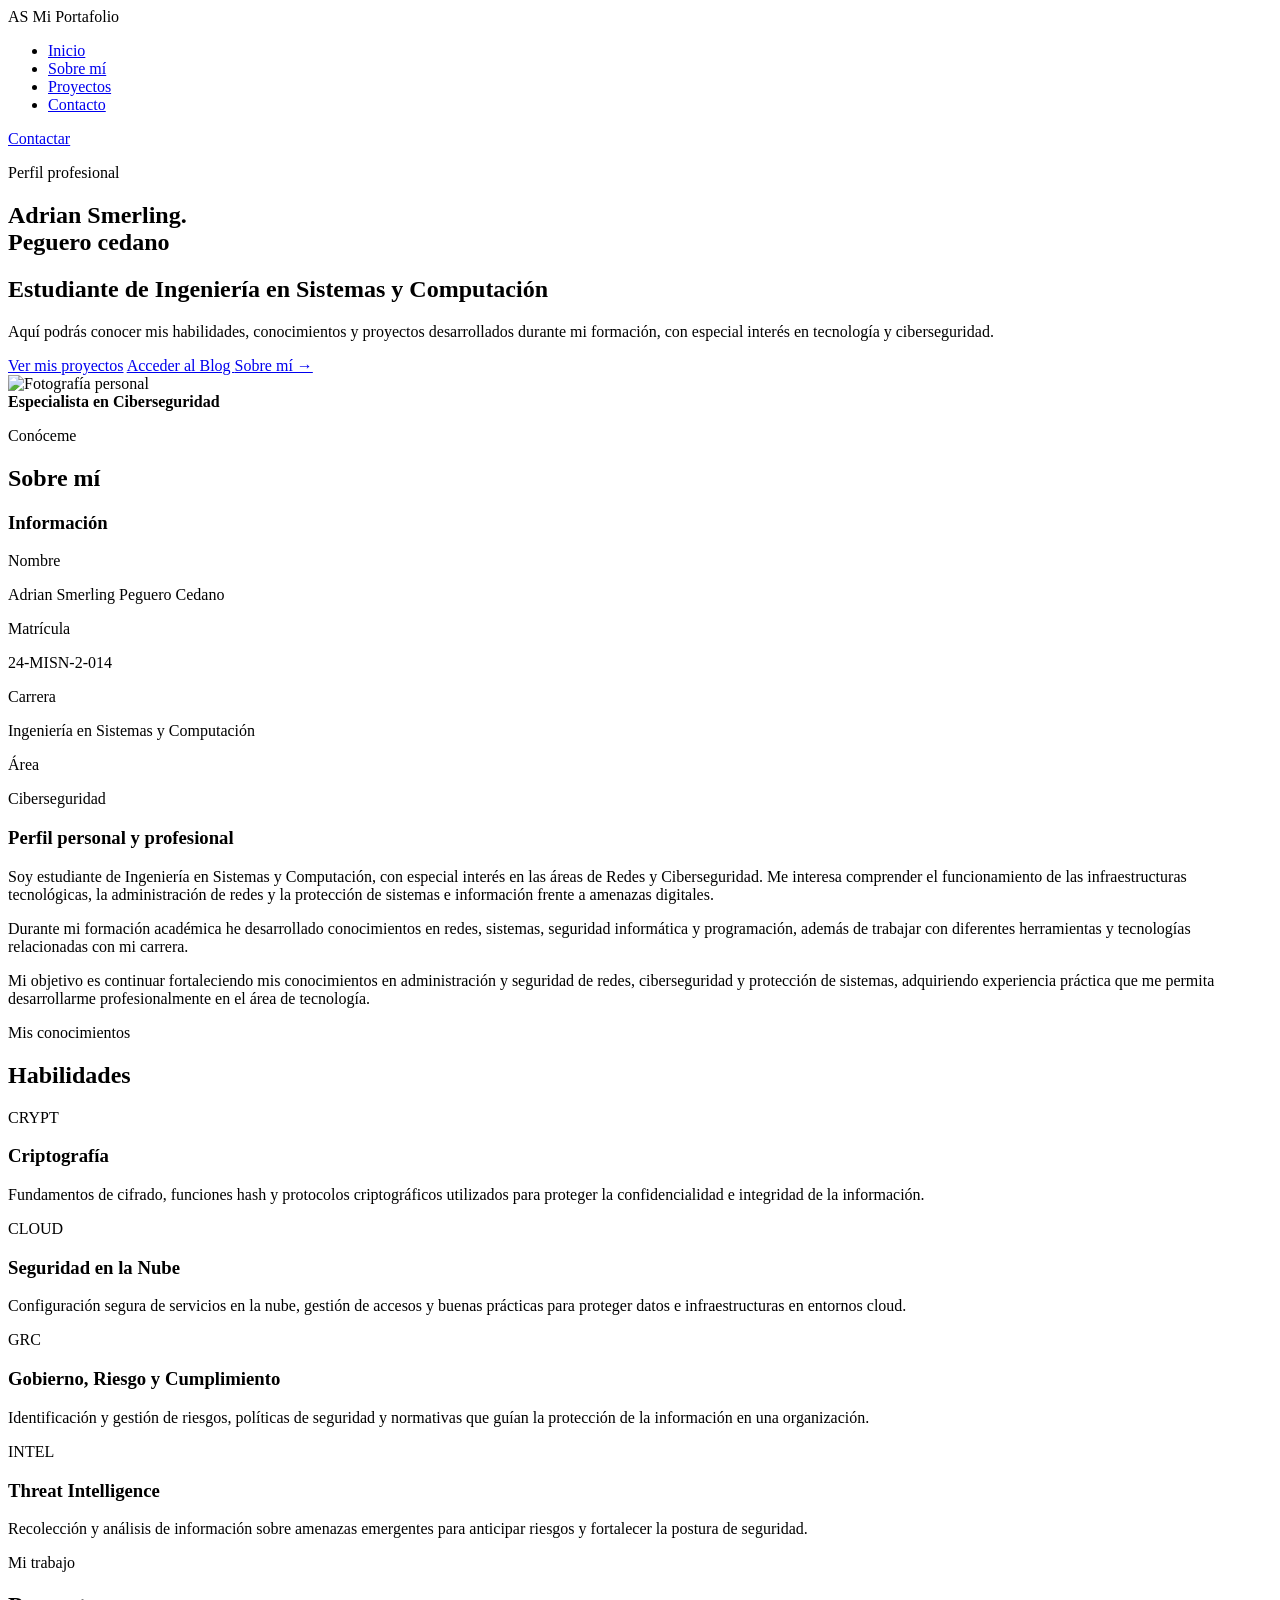
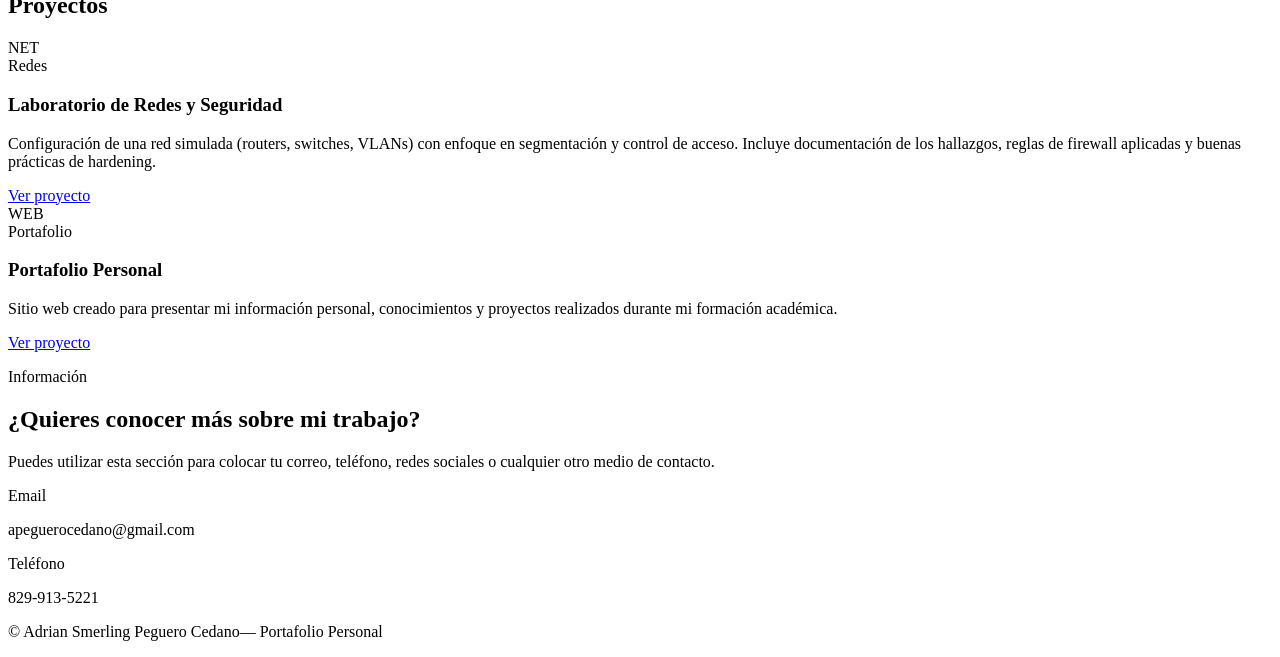
==== index.html @ ca6a9790 "Rename Adrian Smerling/portafolio/index.html to index.html" ====
<!DOCTYPE html>
<html lang="es">
<head>
    <meta charset="UTF-8">
    <meta name="viewport" content="width=device-width, initial-scale=1.0">
    <title>Mi Portafolio Personal</title>

    <link rel="preconnect" href="https://fonts.googleapis.com">
    <link rel="preconnect" href="https://fonts.gstatic.com" crossorigin>
    <link href="https://fonts.googleapis.com/css2?family=Fraunces:opsz,wght@9..144,500;9..144,600;9..144,700&family=Inter:wght@400;500;600&family=IBM+Plex+Mono:wght@500&display=swap" rel="stylesheet">

    <link rel="stylesheet" href="style.css">
</head>
<body>

    <!-- MENÚ DE NAVEGACIÓN -->
    <header>
        <nav class="navbar">
            <div class="logo">
                <span class="logo-mark">AS</span>
                <span class="logo-text">Mi&nbsp;Portafolio</span>
            </div>

            <ul class="menu">
                <li><a href="#inicio">Inicio</a></li>
                <li><a href="#sobre-mi">Sobre mí</a></li>
                <li><a href="#proyectos">Proyectos</a></li>
                <li><a href="#contacto">Contacto</a></li>
            </ul>

            <a href="#contacto" class="btn-nav">Contactar</a>
        </nav>
    </header>


    <!-- SECCIÓN PRINCIPAL -->
    <section id="inicio" class="inicio">

        <div class="inicio-texto">

            <p class="eyebrow">Perfil profesional</p>

            <h1>Adrian Smerling<span>.</span><br>Peguero cedano</h1>

            <div class="regla-firma" aria-hidden="true"></div>

            <h2>Estudiante de Ingeniería en Sistemas y Computación</h2>

            <p class="inicio-desc">
                Aquí podrás conocer mis habilidades, conocimientos y proyectos
                desarrollados durante mi formación, con especial interés
                en tecnología y ciberseguridad.
            </p>

            <div class="inicio-acciones">
                <a href="#proyectos" class="btn">Ver mis proyectos</a>

                <!-- BOTÓN DE ACCESO AL BLOG -->
                <!-- CAMBIA ESTE ENLACE POR LA RUTA REAL DE TU BLOG -->
                <a href="http://127.0.0.1:5500/blog/index.html" class="btn-blog">
                    Acceder al Blog
                </a>

                <a href="#sobre-mi" class="btn-ghost">Sobre mí →</a>
            </div>

        </div>

        <div class="inicio-foto">

            <div class="foto-marco">
                <img src="img/adriansmerlyng.png" alt="Fotografía personal">
            </div>

            <div class="foto-nota">
                <strong>Especialista en Ciberseguridad</strong>
            </div>

        </div>

    </section>


    <!-- SOBRE MÍ -->
    <section id="sobre-mi" class="sobre-mi">

        <div class="titulo-seccion">
            <p class="eyebrow">Conóceme</p>
            <h2>Sobre mí</h2>
        </div>

        <div class="sobre-contenedor">

            <div class="tarjeta-datos">

                <h3>Información</h3>

                <div class="dato">
                    <span>Nombre</span>
                    <p>Adrian Smerling Peguero Cedano</p>
                </div>

                <div class="dato">
                    <span>Matrícula</span>
                    <p>24-MISN-2-014</p>
                </div>

                <div class="dato">
                    <span>Carrera</span>
                    <p>Ingeniería en Sistemas y Computación</p>
                </div>

                <div class="dato">
                    <span>Área</span>
                    <p>Ciberseguridad</p>
                </div>

            </div>


            <div class="descripcion">

                <h3>Perfil personal y profesional</h3>

                <p>
                   Soy estudiante de Ingeniería en Sistemas y Computación,
                   con especial interés en las áreas de Redes y Ciberseguridad.
                   Me interesa comprender el funcionamiento de las infraestructuras tecnológicas,
                    la administración de redes y la protección de sistemas e información frente a amenazas digitales.
                </p>

                <p>
                    Durante mi formación académica he desarrollado conocimientos en redes, sistemas, seguridad informática y programación,
                    además de trabajar con diferentes herramientas y tecnologías relacionadas con mi carrera.
                </p>

                <p>
                    Mi objetivo es continuar fortaleciendo mis conocimientos en administración y seguridad de redes, ciberseguridad y
                    protección de sistemas, adquiriendo experiencia práctica que me permita desarrollarme profesionalmente en el área de tecnología.
                </p>

            </div>

        </div>

    </section>


    <!-- HABILIDADES -->
    <section class="habilidades">

        <div class="titulo-seccion">
            <p class="eyebrow">Mis conocimientos</p>
            <h2>Habilidades</h2>
        </div>

        <div class="habilidades-contenedor">

            <div class="habilidad">
                <span class="habilidad-marca">CRYPT</span>
                <h3>Criptografía</h3>
                <p>
                    Fundamentos de cifrado, funciones hash y protocolos
                    criptográficos utilizados para proteger la
                    confidencialidad e integridad de la información.
                </p>
            </div>

            <div class="habilidad">
                <span class="habilidad-marca">CLOUD</span>
                <h3>Seguridad en la Nube</h3>
                <p>
                    Configuración segura de servicios en la nube,
                    gestión de accesos y buenas prácticas para proteger
                    datos e infraestructuras en entornos cloud.
                </p>
            </div>

            <div class="habilidad">
                <span class="habilidad-marca">GRC</span>
                <h3>Gobierno, Riesgo y Cumplimiento</h3>
                <p>
                    Identificación y gestión de riesgos, políticas de
                    seguridad y normativas que guían la protección
                    de la información en una organización.
                </p>
            </div>

            <div class="habilidad">
                <span class="habilidad-marca">INTEL</span>
                <h3>Threat Intelligence</h3>
                <p>
                    Recolección y análisis de información sobre amenazas
                    emergentes para anticipar riesgos y fortalecer
                    la postura de seguridad.
                </p>
            </div>

        </div>

    </section>


    <!-- PROYECTOS -->
    <section id="proyectos" class="proyectos">

        <div class="titulo-seccion">
            <p class="eyebrow">Mi trabajo</p>
            <h2>Proyectos</h2>
        </div>

        <div class="proyectos-contenedor">

            <div class="proyecto-card">

                <div class="proyecto-imagen">
                    <div class="icono-proyecto">NET</div>
                </div>

                <div class="proyecto-info">

                    <span class="etiqueta">Redes</span>

                    <h3>Laboratorio de Redes y Seguridad</h3>

                    <p>
                        Configuración de una red simulada (routers, switches,
                        VLANs) con enfoque en segmentación y control de
                        acceso. Incluye documentación de los hallazgos, reglas
                        de firewall aplicadas y buenas prácticas de hardening.
                    </p>

                    <!-- CAMBIA ESTE ENLACE POR EL DE TU PROYECTO -->
                    <a href="#" class="btn-proyecto">
                        Ver proyecto
                    </a>

                </div>

            </div>


            <div class="proyecto-card">

                <div class="proyecto-imagen">
                    <div class="icono-proyecto">WEB</div>
                </div>

                <div class="proyecto-info">

                    <span class="etiqueta">Portafolio</span>

                    <h3>Portafolio Personal</h3>

                    <p>
                        Sitio web creado para presentar mi información
                        personal, conocimientos y proyectos realizados
                        durante mi formación académica.
                    </p>

                    <a href="http://127.0.0.1:5500/blog/index.html" class="btn-proyecto">
                        Ver proyecto
                    </a>

                </div>

            </div>

        </div>

    </section>


    <!-- CONTACTO -->
    <section id="contacto" class="contacto">

        <div class="contacto-contenedor">

            <div class="contacto-texto">
                <p class="eyebrow eyebrow--claro">Información</p>
                <h2>¿Quieres conocer más sobre mi trabajo?</h2>

                <p>
                    Puedes utilizar esta sección para colocar tu correo,
                    teléfono, redes sociales o cualquier otro medio de contacto.
                </p>
            </div>

            <div class="contacto-datos">
                <div class="contacto-linea">
                    <span>Email</span>
                    <p>apeguerocedano@gmail.com</p>
                </div>
                <div class="contacto-linea">
                    <span>Teléfono</span>
                    <p>829-913-5221</p>
                </div>
            </div>

        </div>

    </section>


    <!-- PIE DE PÁGINA -->
    <footer>
        <p>© Adrian Smerling Peguero Cedano— Portafolio Personal</p>
    </footer>

</body>
</html>
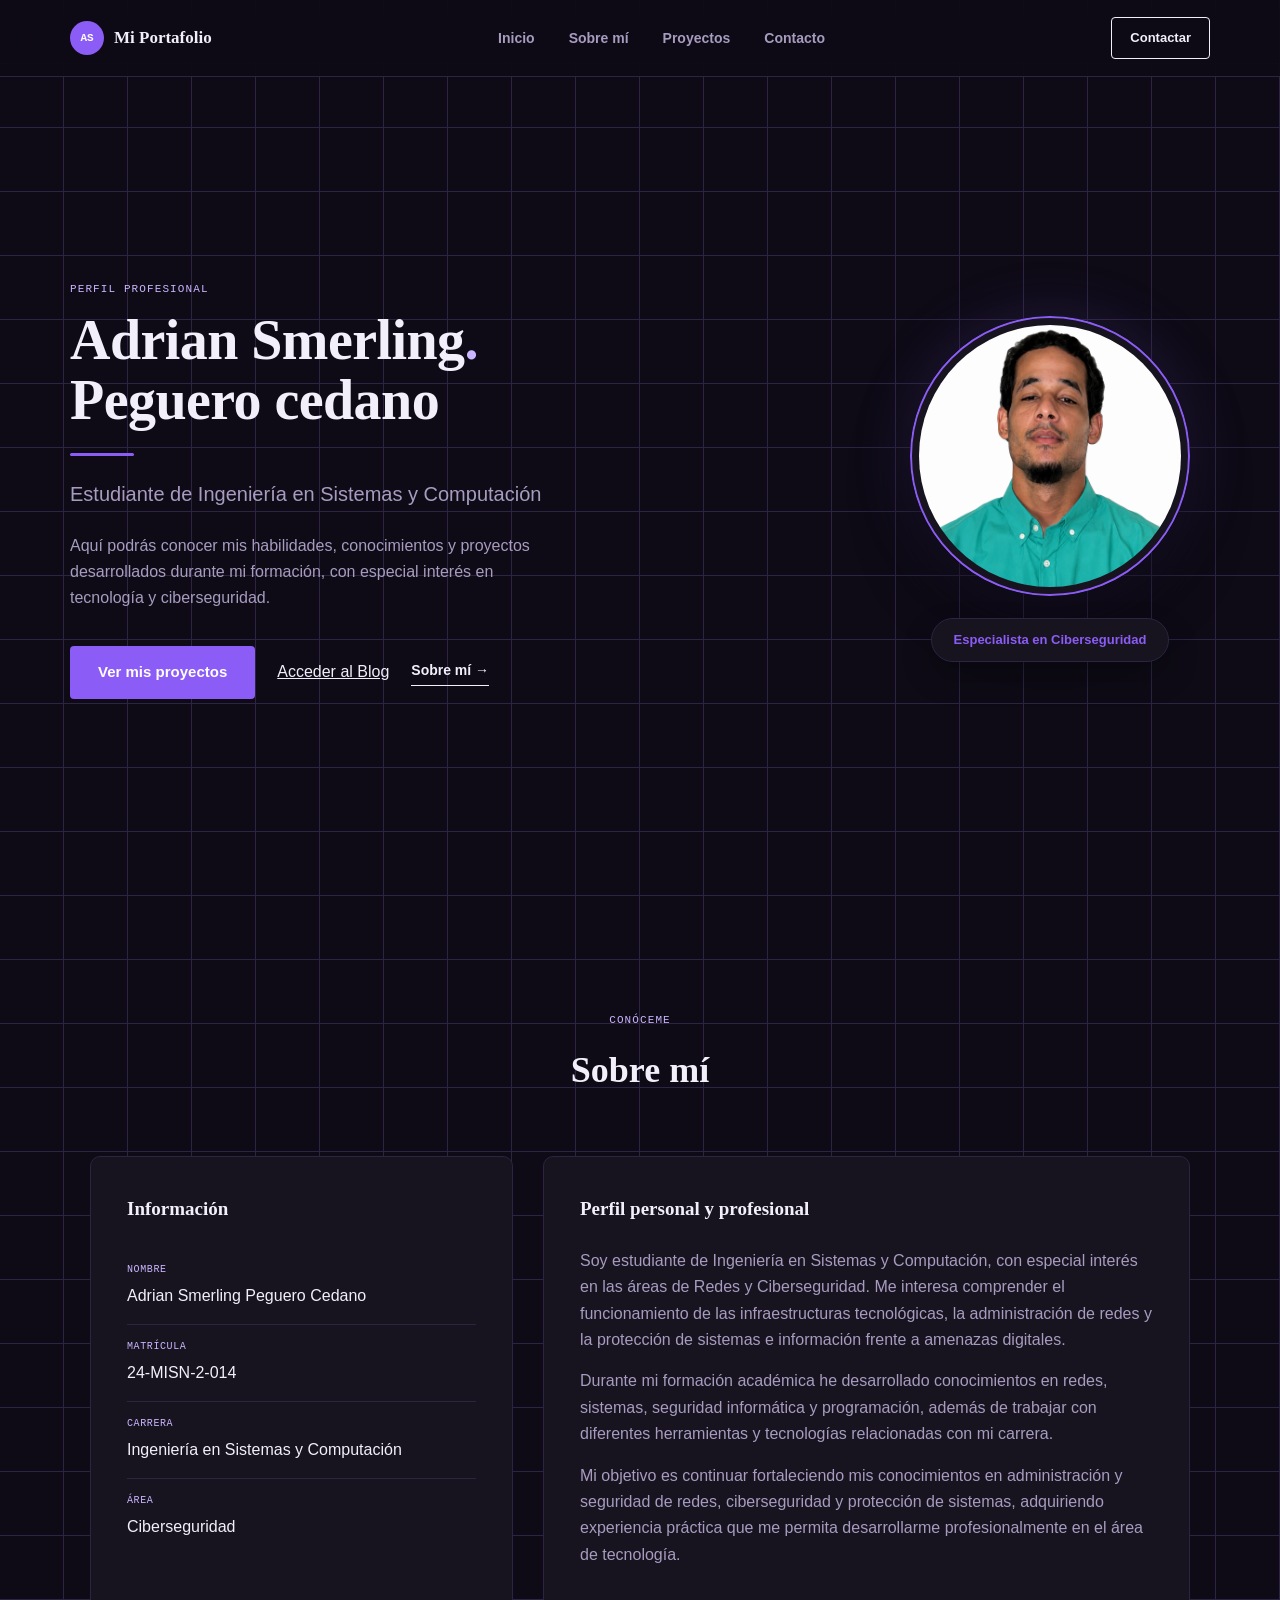
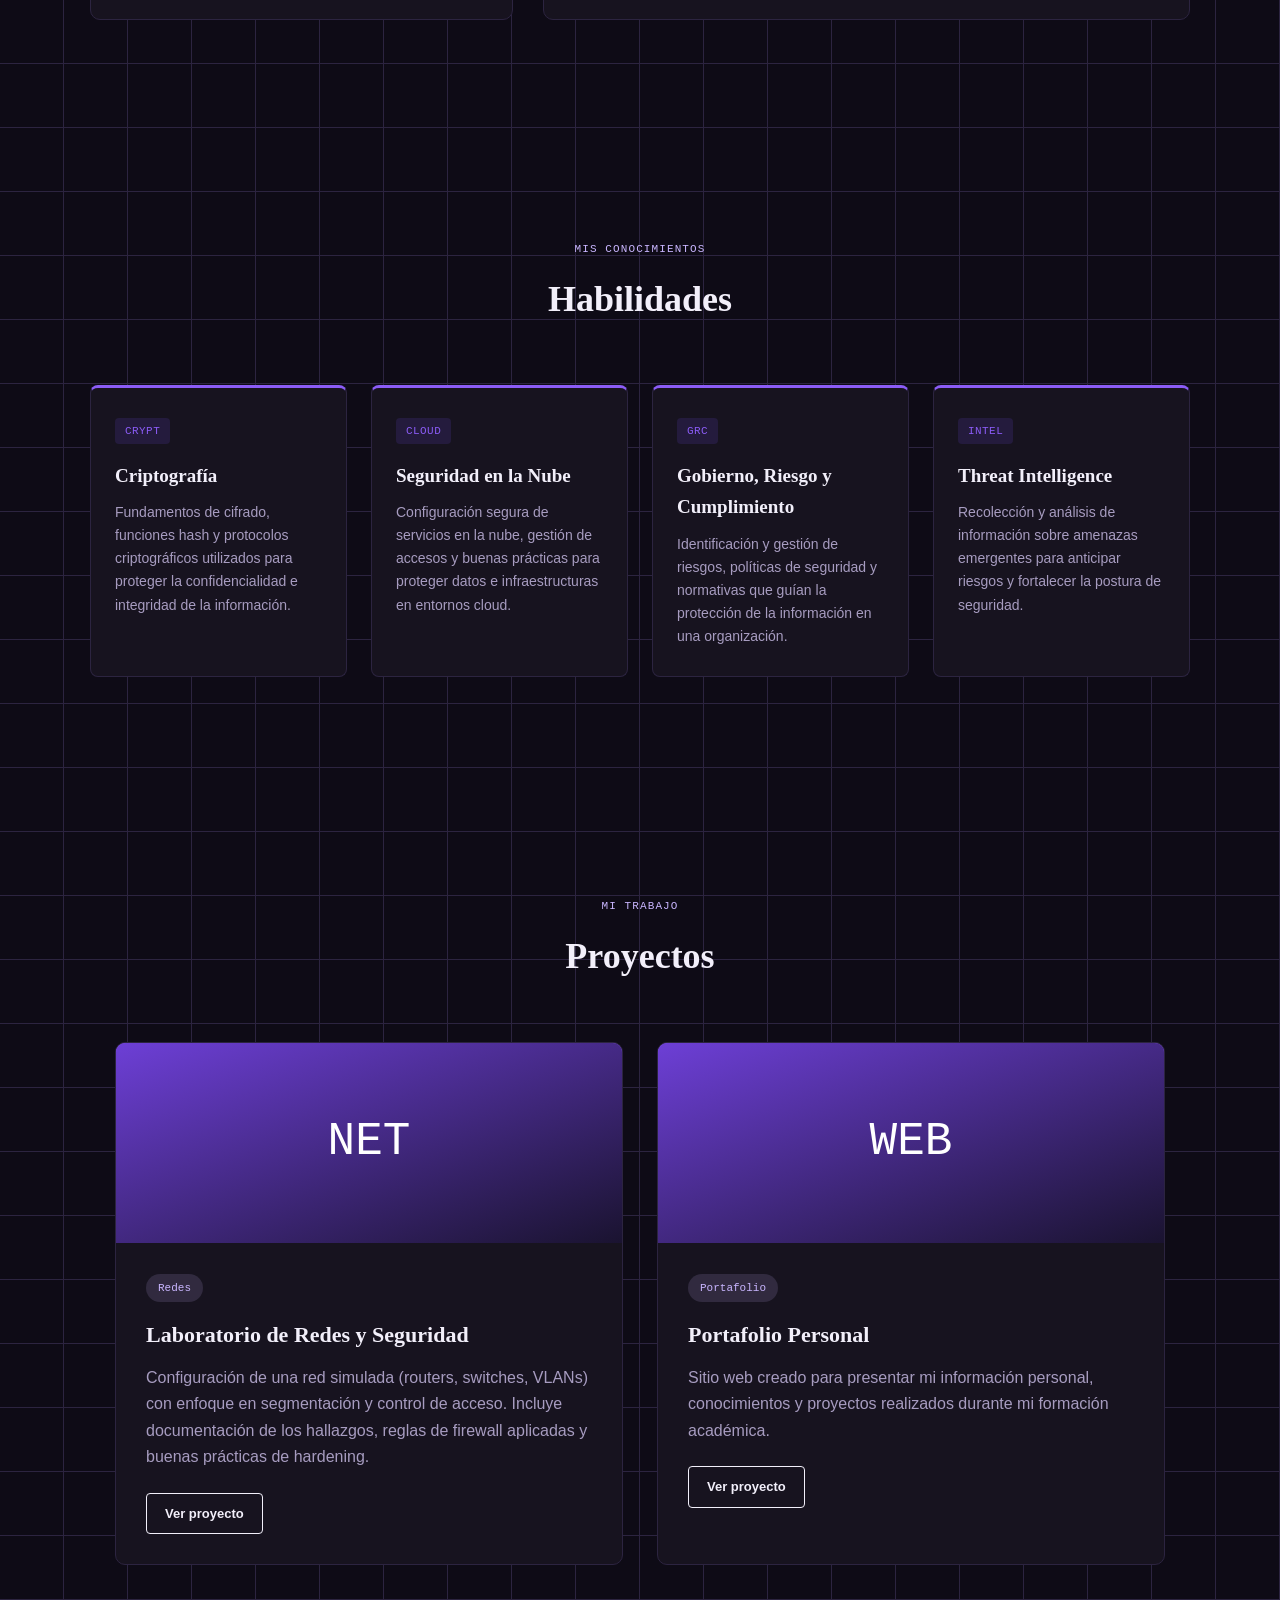
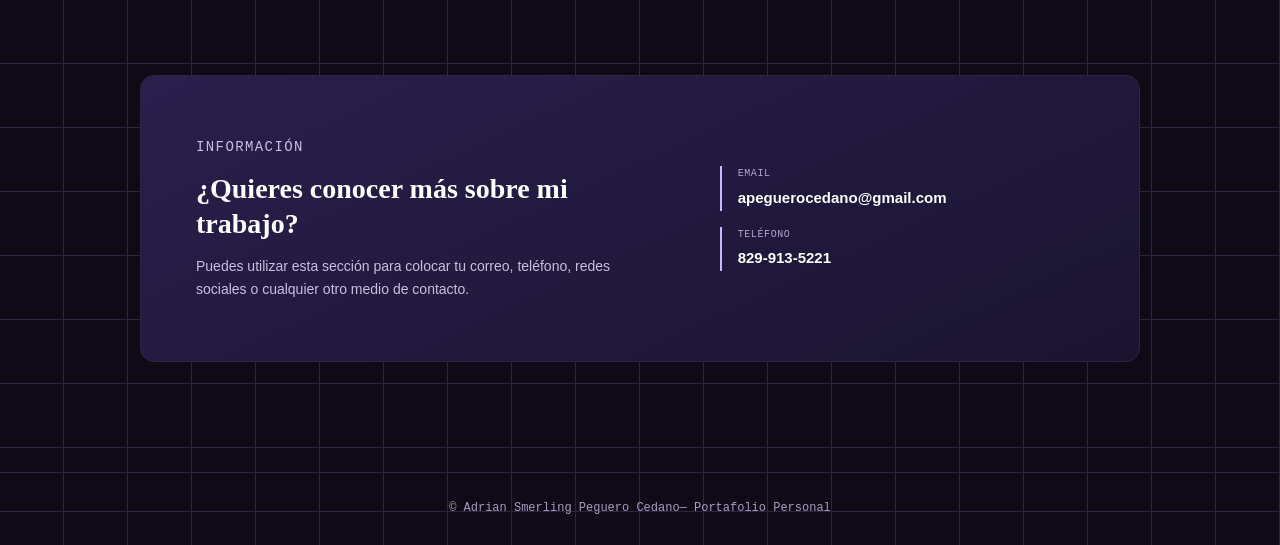
==== commit 0681157f: "Update index.html" ====
--- a/index.html
+++ b/index.html
@@ -69,7 +69,7 @@
         <div class="inicio-foto">
 
             <div class="foto-marco">
-                <img src="img/adriansmerlyng.png" alt="Fotografía personal">
+                <img src="adriansmerlyng.png" alt="Fotografía personal">
             </div>
 
             <div class="foto-nota">
--- a/style.css
+++ b/style.css
@@ -0,0 +1,758 @@
+/* =========================================================
+   TOKENS — PERFIL PROFESIONAL
+========================================================= */
+
+:root {
+    --paper: #0e0b16;
+    --card: #17131f;
+    --ink: #f2effa;
+    --ink-soft: #a79cc0;
+    --line: #2c2440;
+
+    --emerald: #8b5cf6;
+    --emerald-soft: #241b3d;
+    --gold: #c9b6ff;
+
+    --font-display: 'Fraunces', Georgia, serif;
+    --font-body: 'Inter', Arial, Helvetica, sans-serif;
+    --font-mono: 'IBM Plex Mono', 'Courier New', monospace;
+}
+
+* {
+    margin: 0;
+    padding: 0;
+    box-sizing: border-box;
+}
+
+html { scroll-behavior: smooth; }
+
+@media (prefers-reduced-motion: reduce) {
+    html { scroll-behavior: auto; }
+    * { animation: none !important; transition: none !important; }
+}
+
+body {
+    font-family: var(--font-body);
+    background-color: var(--paper);
+    background-image:
+        linear-gradient(var(--line) 1px, transparent 1px),
+        linear-gradient(90deg, var(--line) 1px, transparent 1px);
+    background-size: 64px 64px;
+    background-position: -1px -1px;
+    color: var(--ink);
+    line-height: 1.65;
+}
+
+a { color: inherit; }
+
+
+/* =========================================================
+   EYEBROW
+========================================================= */
+
+.eyebrow {
+    font-family: var(--font-mono);
+    font-size: 11px;
+    font-weight: 500;
+    letter-spacing: 0.1em;
+    text-transform: uppercase;
+    color: var(--gold);
+    margin-bottom: 12px;
+}
+
+.eyebrow--claro { color: #d9c9ff; }
+
+
+/* =========================================================
+   MENÚ
+========================================================= */
+
+header {
+    width: 100%;
+    background-color: rgba(14, 11, 22, 0.85);
+    backdrop-filter: blur(10px);
+    position: sticky;
+    top: 0;
+    z-index: 1000;
+    border-bottom: 1px solid var(--line);
+}
+
+.navbar {
+    max-width: 1200px;
+    margin: auto;
+    height: 76px;
+
+    display: flex;
+    align-items: center;
+    justify-content: space-between;
+
+    padding: 0 30px;
+}
+
+.logo {
+    display: flex;
+    align-items: center;
+    gap: 10px;
+}
+
+.logo-mark {
+    width: 34px;
+    height: 34px;
+    display: grid;
+    place-items: center;
+
+    background: var(--emerald);
+    color: #fff;
+
+    font-family: var(--font-mono);
+    font-size: 11px;
+    font-weight: 600;
+
+    border-radius: 50%;
+}
+
+.logo-text {
+    font-family: var(--font-display);
+    font-weight: 600;
+    font-size: 17px;
+}
+
+.menu {
+    display: flex;
+    list-style: none;
+    gap: 34px;
+}
+
+.menu a {
+    position: relative;
+    text-decoration: none;
+    color: var(--ink-soft);
+    font-size: 14px;
+    font-weight: 600;
+    transition: color 0.25s;
+}
+
+.menu a::after {
+    content: "";
+    position: absolute;
+    left: 0;
+    bottom: -24px;
+    width: 0;
+    height: 2px;
+    background: var(--gold);
+    transition: width 0.25s;
+}
+
+.menu a:hover { color: var(--ink); }
+.menu a:hover::after { width: 100%; }
+
+.btn-nav {
+    text-decoration: none;
+    font-size: 13px;
+    font-weight: 600;
+
+    color: var(--ink);
+    border: 1px solid var(--ink);
+    border-radius: 4px;
+
+    padding: 9px 18px;
+
+    transition: 0.25s;
+}
+
+.btn-nav:hover {
+    background: var(--ink);
+    color: var(--paper);
+}
+
+
+/* =========================================================
+   INICIO
+========================================================= */
+
+.inicio {
+    min-height: calc(100vh - 76px);
+
+    max-width: 1200px;
+    margin: auto;
+
+    display: flex;
+    justify-content: space-between;
+    align-items: center;
+    gap: 60px;
+
+    padding: 70px 30px;
+}
+
+.inicio-texto { width: 56%; }
+
+.inicio-texto h1 {
+    font-family: var(--font-display);
+    font-weight: 600;
+    font-size: 56px;
+    line-height: 1.08;
+    letter-spacing: -0.01em;
+}
+
+.inicio-texto h1 span {
+    color: var(--gold);
+}
+
+.regla-firma {
+    width: 64px;
+    height: 3px;
+    margin: 22px 0 22px;
+    background: var(--emerald);
+    border-radius: 3px;
+}
+
+.inicio-texto h2 {
+    font-size: 20px;
+    font-weight: 500;
+    color: var(--ink-soft);
+    margin-bottom: 22px;
+    max-width: 480px;
+}
+
+.inicio-desc {
+    max-width: 500px;
+    color: var(--ink-soft);
+    margin-bottom: 34px;
+}
+
+.inicio-acciones {
+    display: flex;
+    align-items: center;
+    gap: 22px;
+}
+
+.btn {
+    display: inline-block;
+
+    background-color: var(--emerald);
+    color: #ffffff;
+
+    padding: 14px 28px;
+    border-radius: 4px;
+
+    text-decoration: none;
+    font-weight: 600;
+    font-size: 15px;
+
+    transition: 0.25s;
+}
+
+.btn:hover {
+    background-color: #a78bfa;
+    transform: translateY(-2px);
+}
+
+.btn-ghost {
+    font-size: 14px;
+    font-weight: 600;
+    text-decoration: none;
+    color: var(--ink);
+
+    border-bottom: 1px solid var(--ink);
+    padding-bottom: 3px;
+
+    transition: 0.25s;
+}
+
+.btn-ghost:hover {
+    color: var(--gold);
+    border-color: var(--gold);
+}
+
+
+/* =========================================================
+   FOTO
+========================================================= */
+
+.inicio-foto {
+    position: relative;
+    width: 320px;
+    flex-shrink: 0;
+
+    display: flex;
+    flex-direction: column;
+    align-items: center;
+}
+
+.foto-marco {
+    position: relative;
+    width: 280px;
+    height: 280px;
+
+    border-radius: 50%;
+    padding: 8px;
+
+    background: var(--card);
+    border: 1px solid var(--line);
+
+    box-shadow:
+        0 30px 60px rgba(0, 0, 0, 0.45),
+        0 0 60px rgba(139, 92, 246, 0.18);
+}
+
+.foto-marco::before {
+    content: "";
+    position: absolute;
+    inset: -1px;
+
+    border-radius: 50%;
+    border: 2px solid var(--emerald);
+
+    -webkit-mask:
+        linear-gradient(#000 0 0) content-box,
+        linear-gradient(#000 0 0);
+}
+
+.foto-marco img {
+    width: 100%;
+    height: 100%;
+    object-fit: cover;
+    border-radius: 50%;
+    display: block;
+}
+
+.foto-nota {
+    position: relative;
+    z-index: 2;
+    margin-top: 22px;
+
+    display: flex;
+    flex-direction: column;
+    align-items: center;
+    text-align: center;
+    gap: 2px;
+
+    background: var(--card);
+    border: 1px solid var(--line);
+    border-radius: 30px;
+
+    padding: 10px 22px;
+
+    box-shadow: 0 14px 30px rgba(0, 0, 0, 0.3);
+
+    white-space: nowrap;
+}
+
+.foto-nota span {
+    font-family: var(--font-mono);
+    font-size: 10px;
+    letter-spacing: 0.05em;
+    text-transform: uppercase;
+    color: var(--ink-soft);
+}
+
+.foto-nota strong {
+    font-size: 13px;
+    color: var(--emerald);
+}
+
+
+/* =========================================================
+   TÍTULOS DE SECCIÓN
+========================================================= */
+
+.titulo-seccion {
+    text-align: center;
+    margin-bottom: 55px;
+}
+
+.titulo-seccion h2 {
+    font-family: var(--font-display);
+    font-weight: 600;
+    font-size: 36px;
+}
+
+
+/* =========================================================
+   SOBRE MÍ
+========================================================= */
+
+.sobre-mi {
+    padding: 110px 30px;
+}
+
+.sobre-contenedor {
+    max-width: 1100px;
+    margin: auto;
+
+    display: grid;
+    grid-template-columns: 0.85fr 1.3fr;
+    gap: 30px;
+}
+
+.tarjeta-datos,
+.descripcion {
+    background-color: var(--card);
+    border: 1px solid var(--line);
+    border-radius: 10px;
+    padding: 36px;
+}
+
+.tarjeta-datos h3,
+.descripcion h3 {
+    font-family: var(--font-display);
+    font-weight: 600;
+    margin-bottom: 24px;
+    font-size: 19px;
+}
+
+.dato {
+    border-bottom: 1px solid var(--line);
+    padding: 14px 0;
+}
+
+.dato:last-child { border: none; }
+
+.dato span {
+    display: block;
+    font-family: var(--font-mono);
+    color: var(--gold);
+    font-size: 10px;
+    font-weight: 500;
+    letter-spacing: 0.06em;
+    text-transform: uppercase;
+}
+
+.dato p {
+    margin-top: 5px;
+    font-weight: 500;
+}
+
+.descripcion p {
+    color: var(--ink-soft);
+    margin-bottom: 15px;
+}
+
+
+/* =========================================================
+   HABILIDADES
+========================================================= */
+
+.habilidades {
+    padding: 110px 30px;
+}
+
+.habilidades-contenedor {
+    max-width: 1100px;
+    margin: auto;
+
+    display: grid;
+    grid-template-columns: repeat(4, 1fr);
+    gap: 24px;
+}
+
+.habilidad {
+    background: var(--card);
+    border: 1px solid var(--line);
+    border-top: 3px solid var(--emerald);
+    border-radius: 8px;
+
+    padding: 28px 24px;
+
+    transition: 0.25s;
+}
+
+.habilidad:hover {
+    transform: translateY(-6px);
+    box-shadow: 0 18px 34px rgba(20, 24, 31, 0.08);
+}
+
+.habilidad-marca {
+    display: inline-block;
+
+    font-family: var(--font-mono);
+    font-size: 11px;
+    font-weight: 500;
+    letter-spacing: 0.04em;
+
+    color: var(--emerald);
+    background: var(--emerald-soft);
+
+    padding: 4px 10px;
+    border-radius: 4px;
+
+    margin-bottom: 16px;
+}
+
+.habilidad h3 {
+    font-family: var(--font-display);
+    font-weight: 600;
+    font-size: 19px;
+    margin-bottom: 10px;
+}
+
+.habilidad p {
+    color: var(--ink-soft);
+    font-size: 14px;
+}
+
+
+/* =========================================================
+   PROYECTOS
+========================================================= */
+
+.proyectos {
+    padding: 110px 30px;
+}
+
+.proyectos-contenedor {
+    max-width: 1050px;
+    margin: auto;
+
+    display: grid;
+    grid-template-columns: repeat(2, 1fr);
+    gap: 34px;
+}
+
+.proyecto-card {
+    background-color: var(--card);
+    border: 1px solid var(--line);
+    overflow: hidden;
+    border-radius: 10px;
+
+    transition: 0.3s;
+}
+
+.proyecto-card:hover {
+    transform: translateY(-7px);
+    box-shadow: 0 20px 40px rgba(20, 24, 31, 0.10);
+}
+
+.proyecto-imagen {
+    height: 200px;
+
+    background: var(--emerald);
+    background-image: linear-gradient(160deg, #6d3fd6 0%, #1a1330 100%);
+
+    display: flex;
+    justify-content: center;
+    align-items: center;
+}
+
+.icono-proyecto {
+    font-family: var(--font-mono);
+    font-size: 46px;
+    font-weight: 500;
+    color: #ffffff;
+}
+
+.proyecto-info { padding: 30px; }
+
+.etiqueta {
+    display: inline-block;
+
+    font-family: var(--font-mono);
+    background-color: rgba(201, 182, 255, 0.14);
+    color: var(--gold);
+
+    padding: 5px 12px;
+    border-radius: 20px;
+
+    font-size: 11px;
+    font-weight: 500;
+
+    margin-bottom: 15px;
+}
+
+.proyecto-info h3 {
+    font-family: var(--font-display);
+    font-weight: 600;
+    font-size: 22px;
+    margin-bottom: 12px;
+}
+
+.proyecto-info p {
+    color: var(--ink-soft);
+    margin-bottom: 22px;
+}
+
+.btn-proyecto {
+    display: inline-block;
+
+    text-decoration: none;
+    color: var(--ink);
+
+    font-weight: 600;
+    font-size: 13px;
+
+    border: 1.5px solid var(--ink);
+    border-radius: 4px;
+
+    padding: 9px 18px;
+
+    transition: 0.25s;
+}
+
+.btn-proyecto:hover {
+    background-color: var(--emerald);
+    border-color: var(--emerald);
+    color: white;
+}
+
+
+/* =========================================================
+   CONTACTO
+========================================================= */
+
+.contacto {
+    padding: 0 30px 110px;
+}
+
+.contacto-contenedor {
+    max-width: 1000px;
+    margin: auto;
+
+    background: linear-gradient(155deg, #2a1f4d 0%, #1a1430 100%);
+    border: 1px solid var(--line);
+    color: #ffffff;
+
+    padding: 60px 55px;
+    border-radius: 14px;
+
+    display: grid;
+    grid-template-columns: 1.3fr 1fr;
+    gap: 50px;
+    align-items: center;
+}
+
+.contacto-texto h2 {
+    font-family: var(--font-display);
+    font-weight: 600;
+    font-size: 28px;
+    line-height: 1.25;
+    margin-bottom: 14px;
+}
+
+.contacto-texto p {
+    color: #cabfe0;
+    font-size: 14px;
+    max-width: 420px;
+}
+
+.contacto-datos {
+    display: flex;
+    flex-direction: column;
+    gap: 16px;
+}
+
+.contacto-linea {
+    border-left: 2px solid var(--gold);
+    padding-left: 16px;
+}
+
+.contacto-linea span {
+    display: block;
+    font-family: var(--font-mono);
+    font-size: 10px;
+    letter-spacing: 0.06em;
+    text-transform: uppercase;
+    color: #b3a3d4;
+}
+
+.contacto-linea p {
+    font-weight: 600;
+    margin-top: 3px;
+    font-size: 15px;
+}
+
+
+/* =========================================================
+   FOOTER
+========================================================= */
+
+footer {
+    border-top: 1px solid var(--line);
+    color: var(--ink-soft);
+
+    text-align: center;
+
+    padding: 26px;
+
+    font-family: var(--font-mono);
+    font-size: 12px;
+}
+
+
+/* =========================================================
+   RESPONSIVE
+========================================================= */
+
+@media (max-width: 980px) {
+
+    .inicio {
+        flex-direction: column-reverse;
+        text-align: center;
+        gap: 46px;
+        padding-top: 50px;
+    }
+
+    .inicio-texto { width: 100%; }
+
+    .inicio-texto h2,
+    .inicio-desc {
+        margin-left: auto;
+        margin-right: auto;
+    }
+
+    .regla-firma { margin-left: auto; margin-right: auto; }
+
+    .inicio-acciones { justify-content: center; }
+
+    .inicio-texto h1 { font-size: 44px; }
+
+    .sobre-contenedor { grid-template-columns: 1fr; }
+
+    .habilidades-contenedor { grid-template-columns: repeat(2, 1fr); }
+
+    .contacto-contenedor {
+        grid-template-columns: 1fr;
+        text-align: center;
+    }
+
+    .contacto-linea { text-align: left; }
+
+}
+
+
+@media (max-width: 650px) {
+
+    .navbar {
+        flex-direction: column;
+        justify-content: center;
+        height: auto;
+        padding: 18px;
+        gap: 14px;
+    }
+
+    .menu {
+        gap: 16px;
+        flex-wrap: wrap;
+        justify-content: center;
+    }
+
+    .menu a { font-size: 13px; }
+    .menu a::after { display: none; }
+
+    .inicio-texto h1 { font-size: 36px; }
+    .inicio-texto h2 { font-size: 18px; }
+
+    .foto-marco {
+        width: 220px;
+        height: 220px;
+    }
+
+    .habilidades-contenedor,
+    .proyectos-contenedor {
+        grid-template-columns: 1fr;
+    }
+
+    .titulo-seccion h2 { font-size: 29px; }
+
+    .contacto-contenedor { padding: 40px 26px; }
+
+}
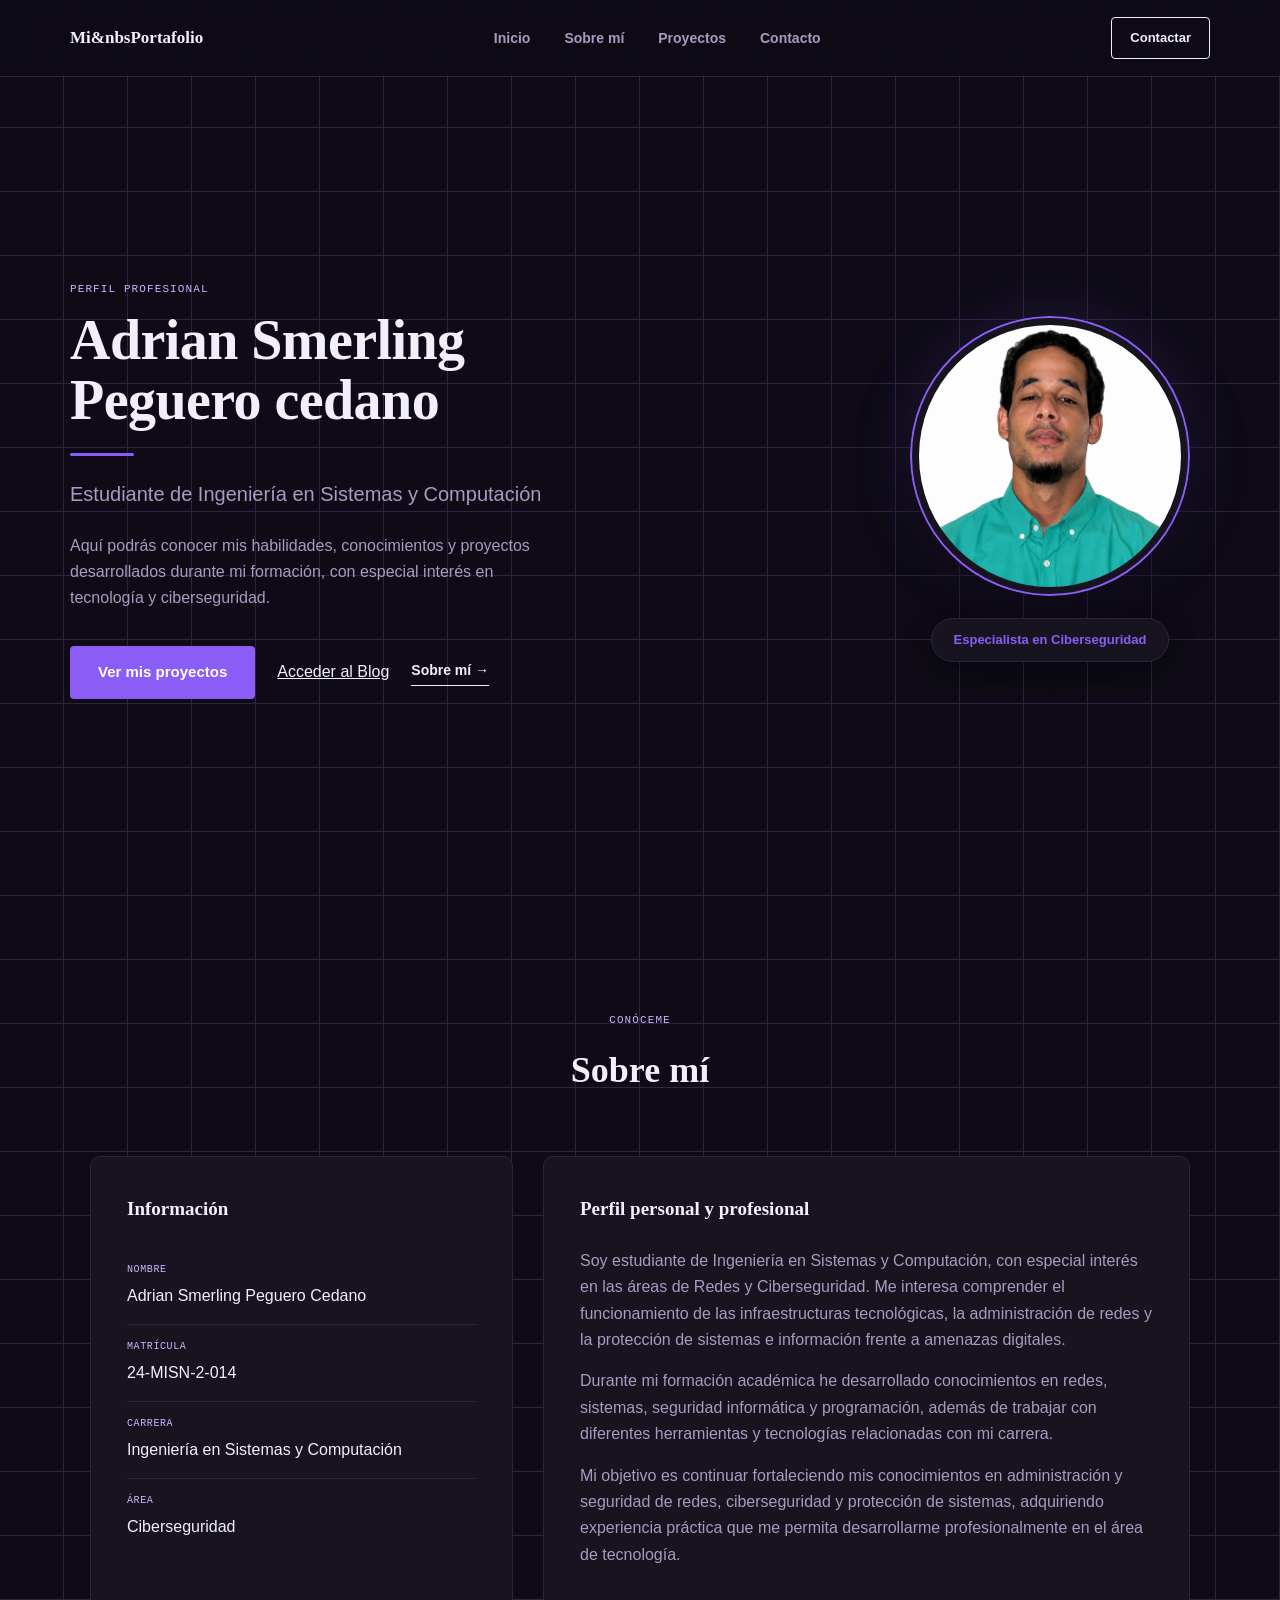
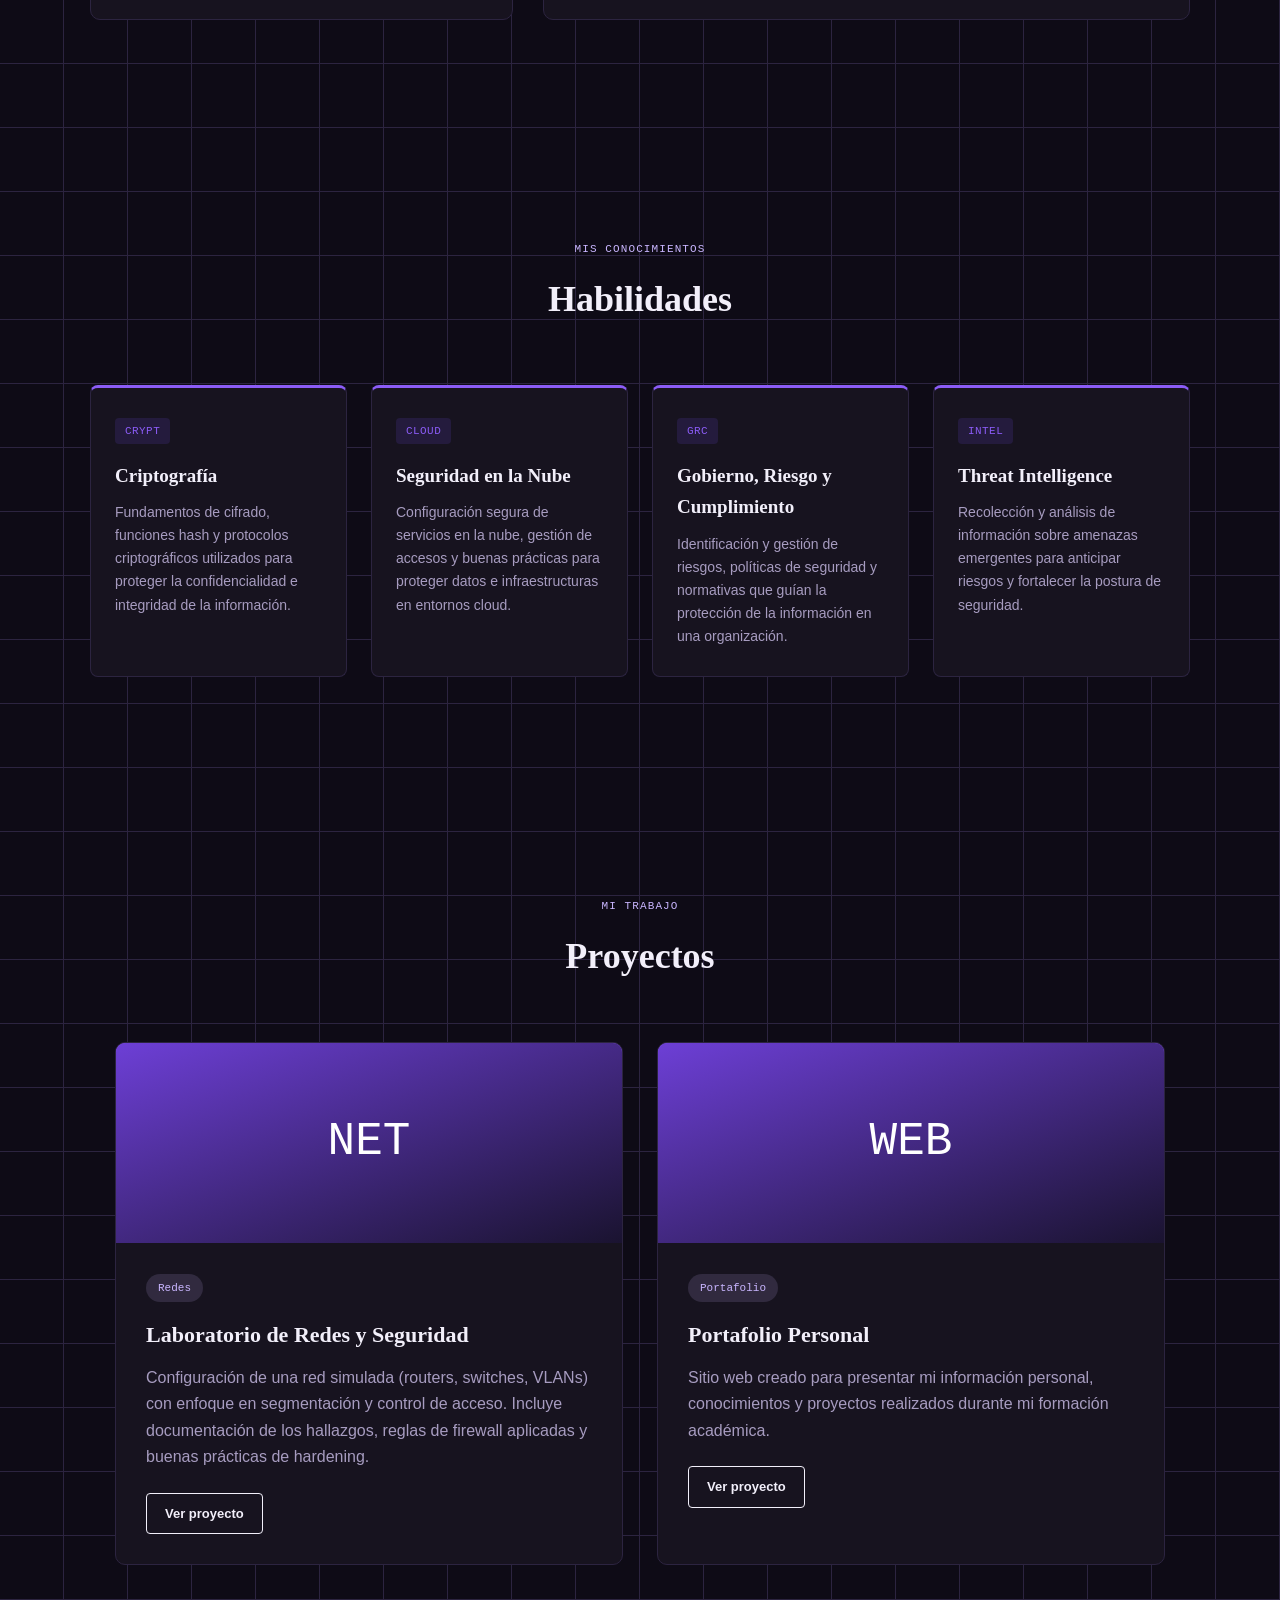
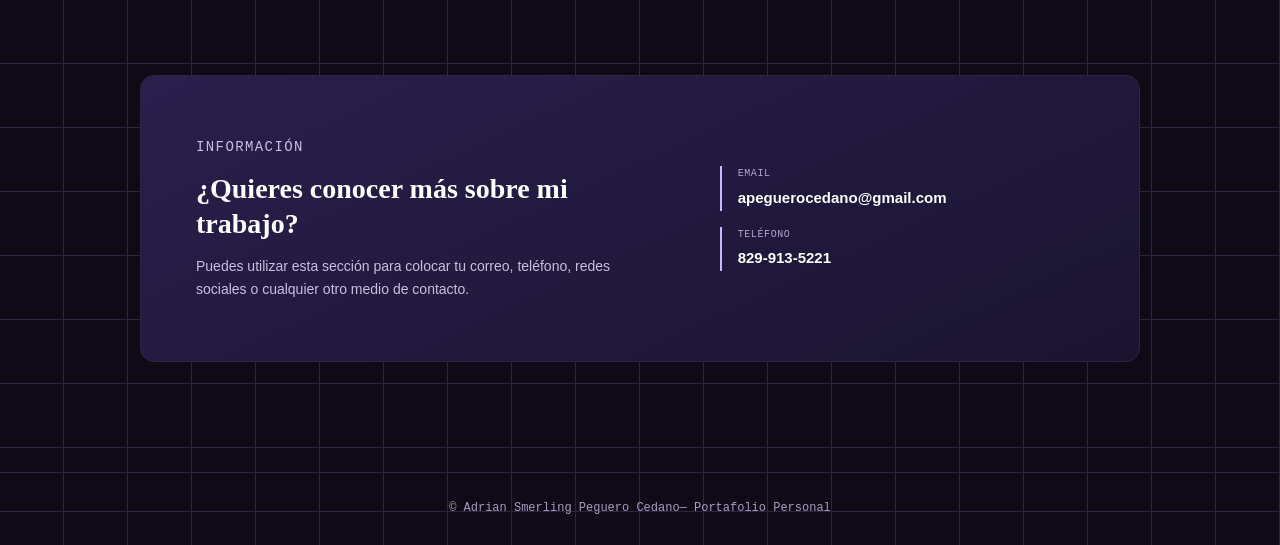
==== commit 8fe00cb6: "Update index.html" ====
--- a/index.html
+++ b/index.html
@@ -16,9 +16,7 @@
     <!-- MENÚ DE NAVEGACIÓN -->
     <header>
         <nav class="navbar">
-            <div class="logo">
-                <span class="logo-mark">AS</span>
-                <span class="logo-text">Mi&nbsp;Portafolio</span>
+                <span class="logo-text">Mi&nbsPortafolio</span>
             </div>
 
             <ul class="menu">
@@ -40,7 +38,7 @@
 
             <p class="eyebrow">Perfil profesional</p>
 
-            <h1>Adrian Smerling<span>.</span><br>Peguero cedano</h1>
+            <h1>Adrian Smerling<span></span><br>Peguero cedano</h1>
 
             <div class="regla-firma" aria-hidden="true"></div>
 
@@ -56,8 +54,7 @@
                 <a href="#proyectos" class="btn">Ver mis proyectos</a>
 
                 <!-- BOTÓN DE ACCESO AL BLOG -->
-                <!-- CAMBIA ESTE ENLACE POR LA RUTA REAL DE TU BLOG -->
-                <a href="http://127.0.0.1:5500/blog/index.html" class="btn-blog">
+                <a href="https://yudaymi.github.io/portafolio-adrian-smerling-/blog/" class="btn-blog">
                     Acceder al Blog
                 </a>
 
@@ -258,7 +255,7 @@
                         durante mi formación académica.
                     </p>
 
-                    <a href="http://127.0.0.1:5500/blog/index.html" class="btn-proyecto">
+                    <a href="blog/index.html" class="btn-proyecto">
                         Ver proyecto
                     </a>
 
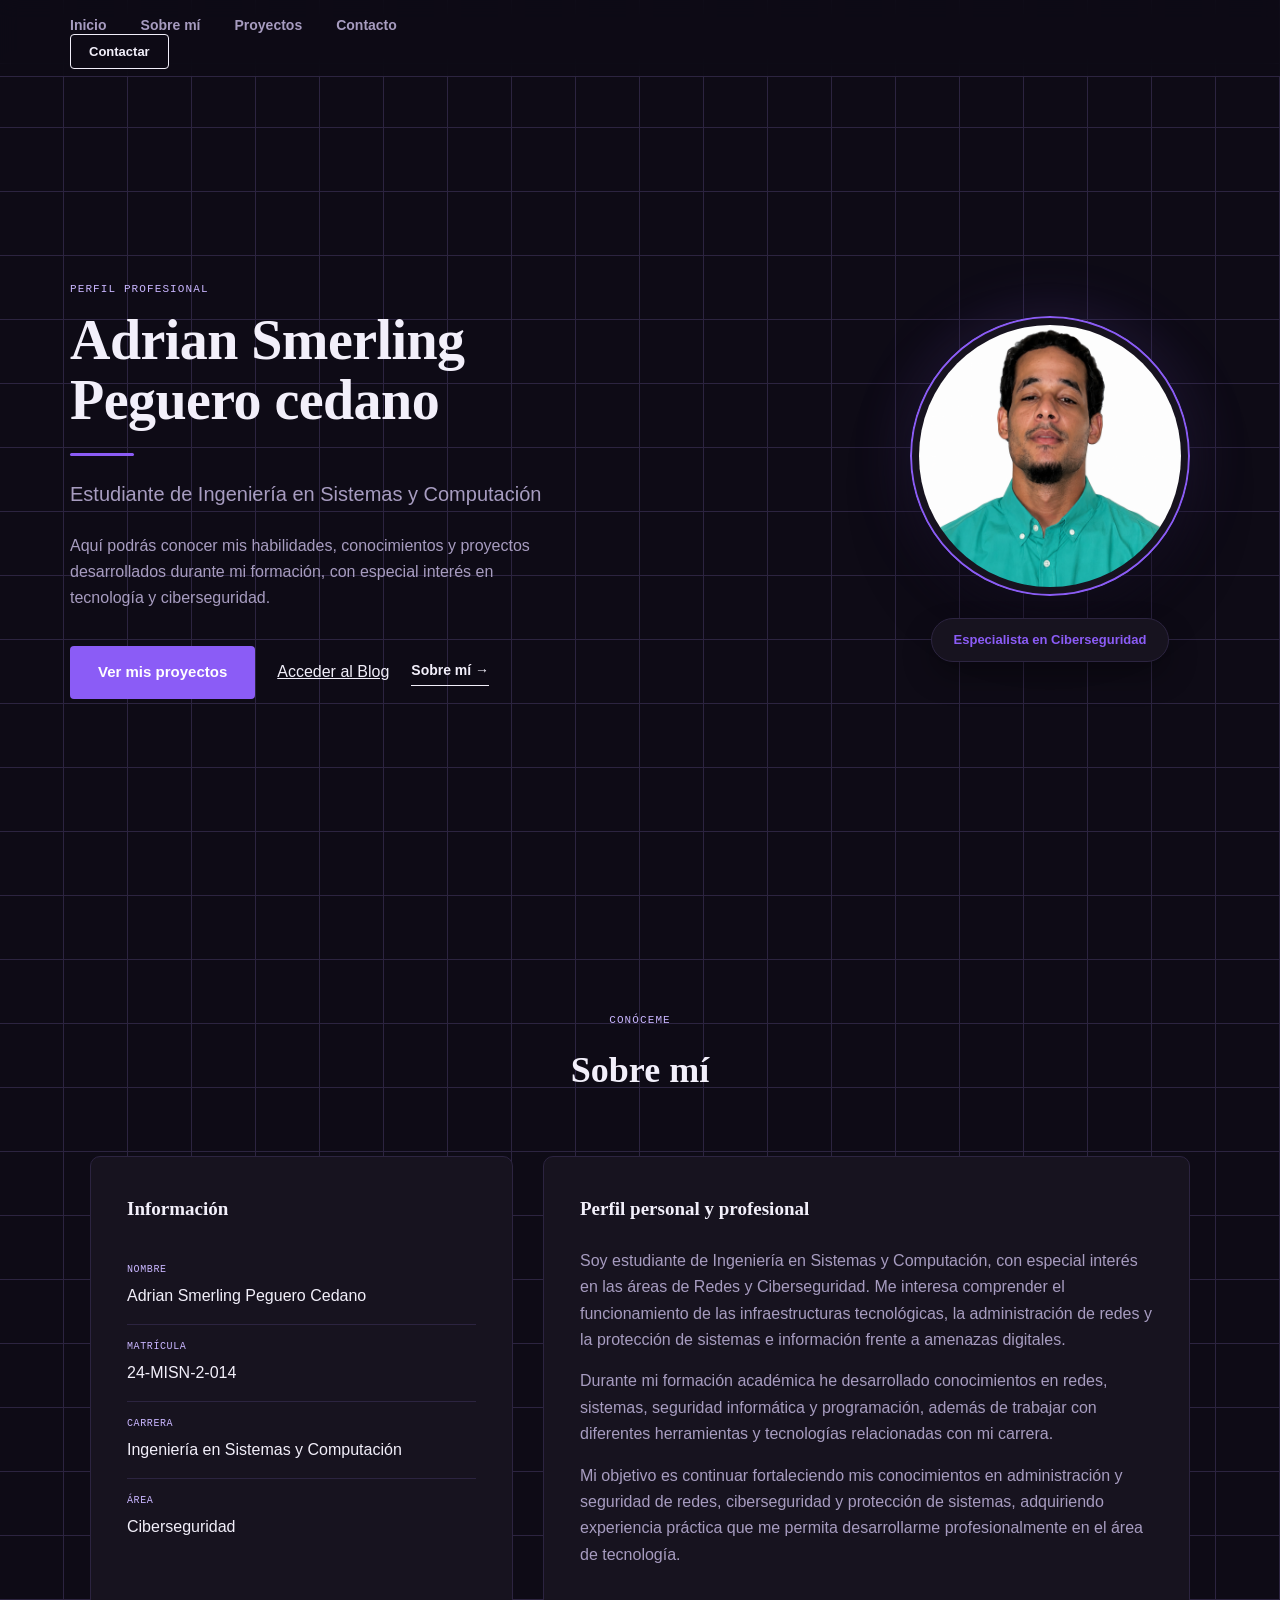
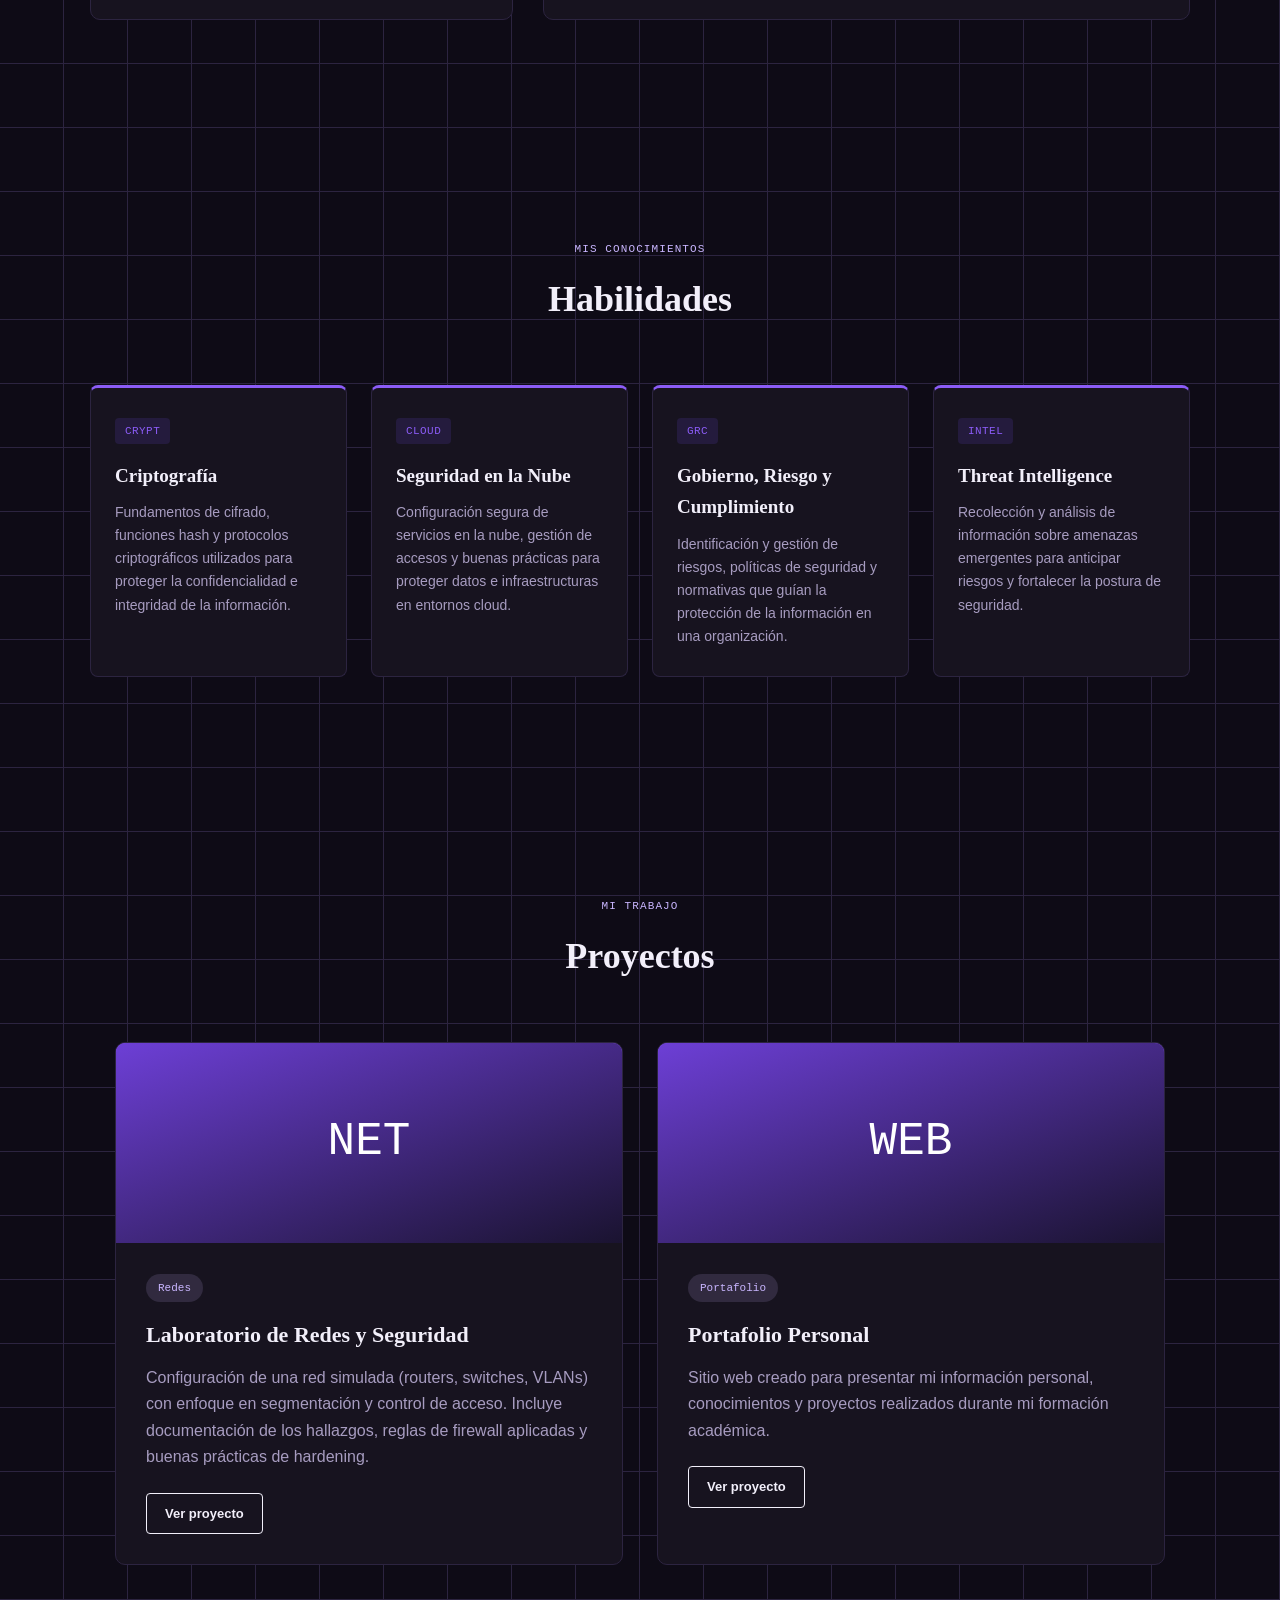
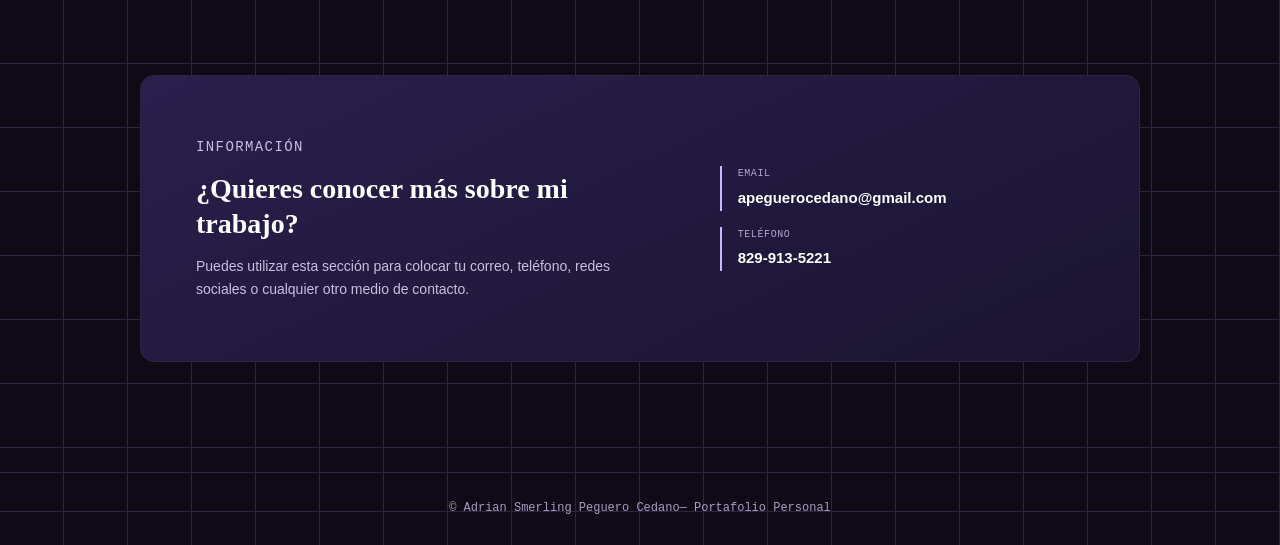
==== commit 005490ba: "Fix HTML formatting issues in index.html" ====
--- a/index.html
+++ b/index.html
@@ -16,7 +16,7 @@
     <!-- MENÚ DE NAVEGACIÓN -->
     <header>
         <nav class="navbar">
-                <span class="logo-text">Mi&nbsPortafolio</span>
+                <span/Portafolio</span>
             </div>
 
             <ul class="menu">
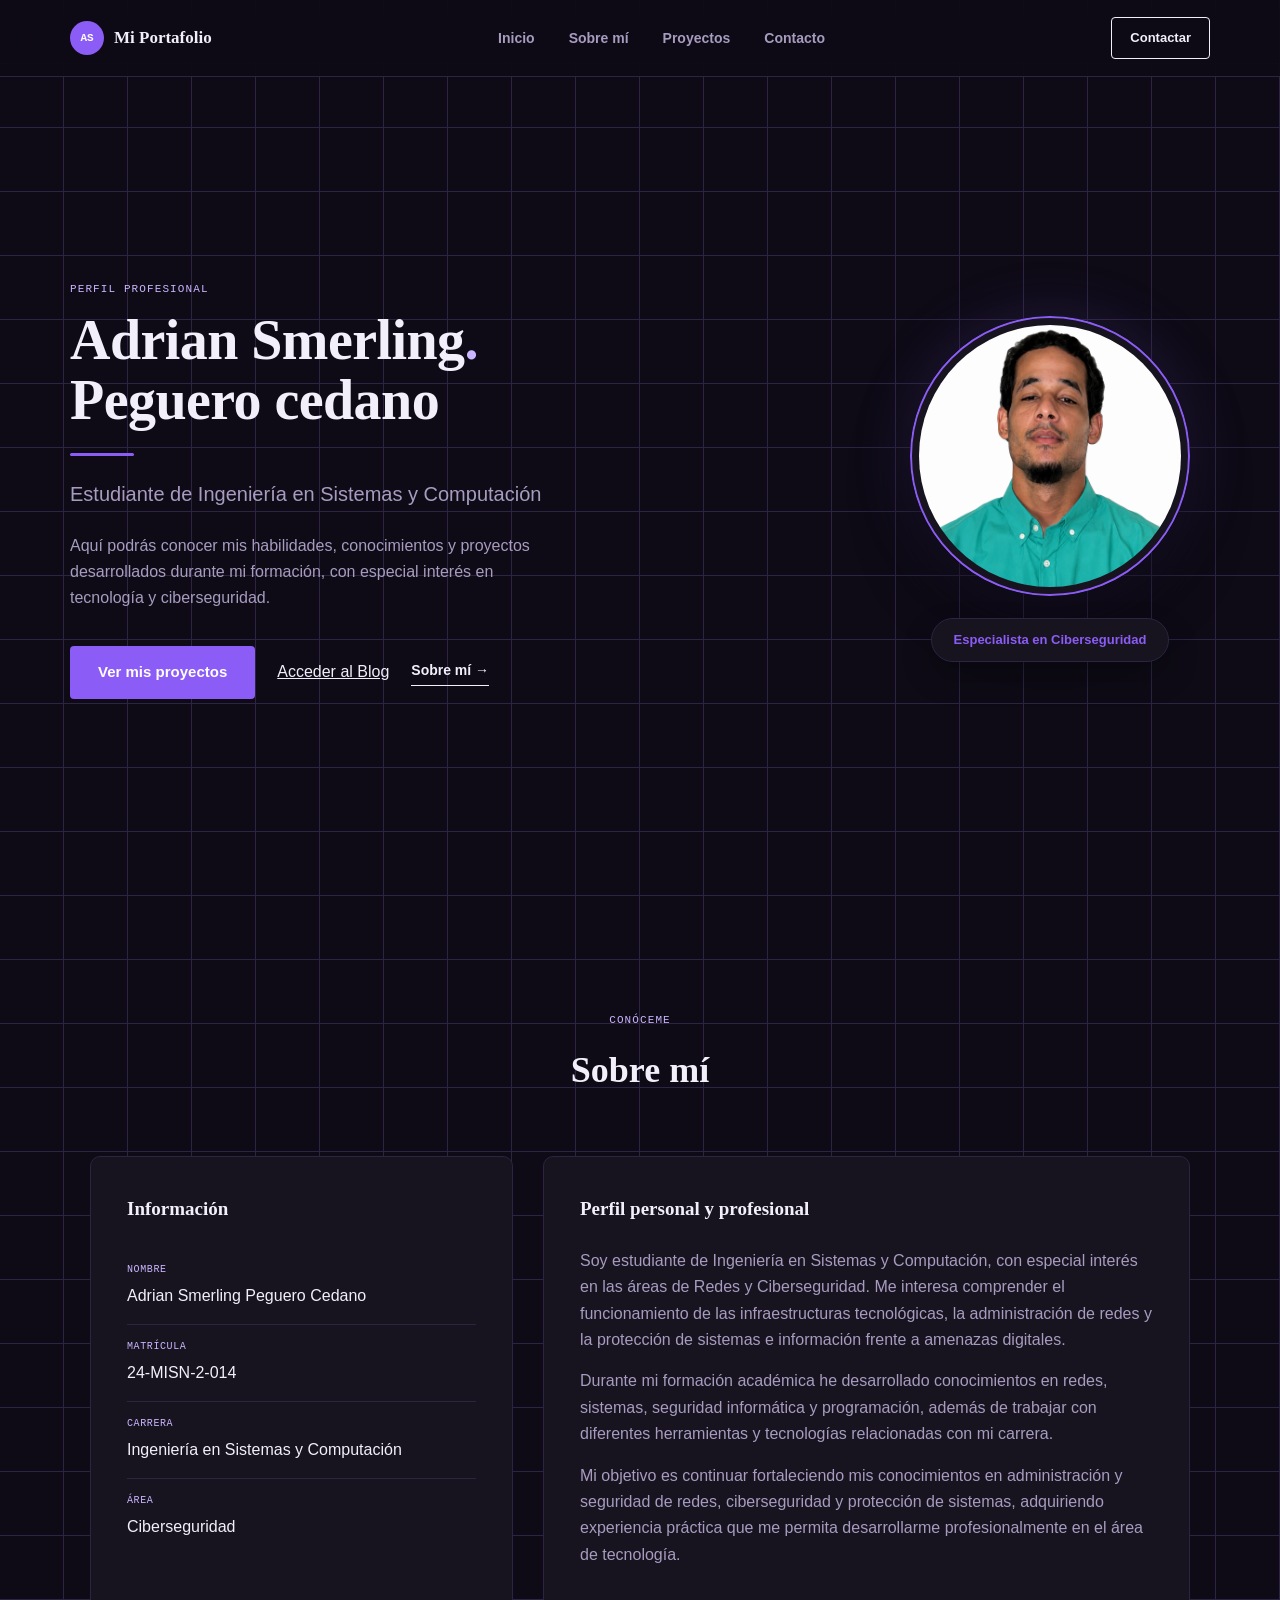
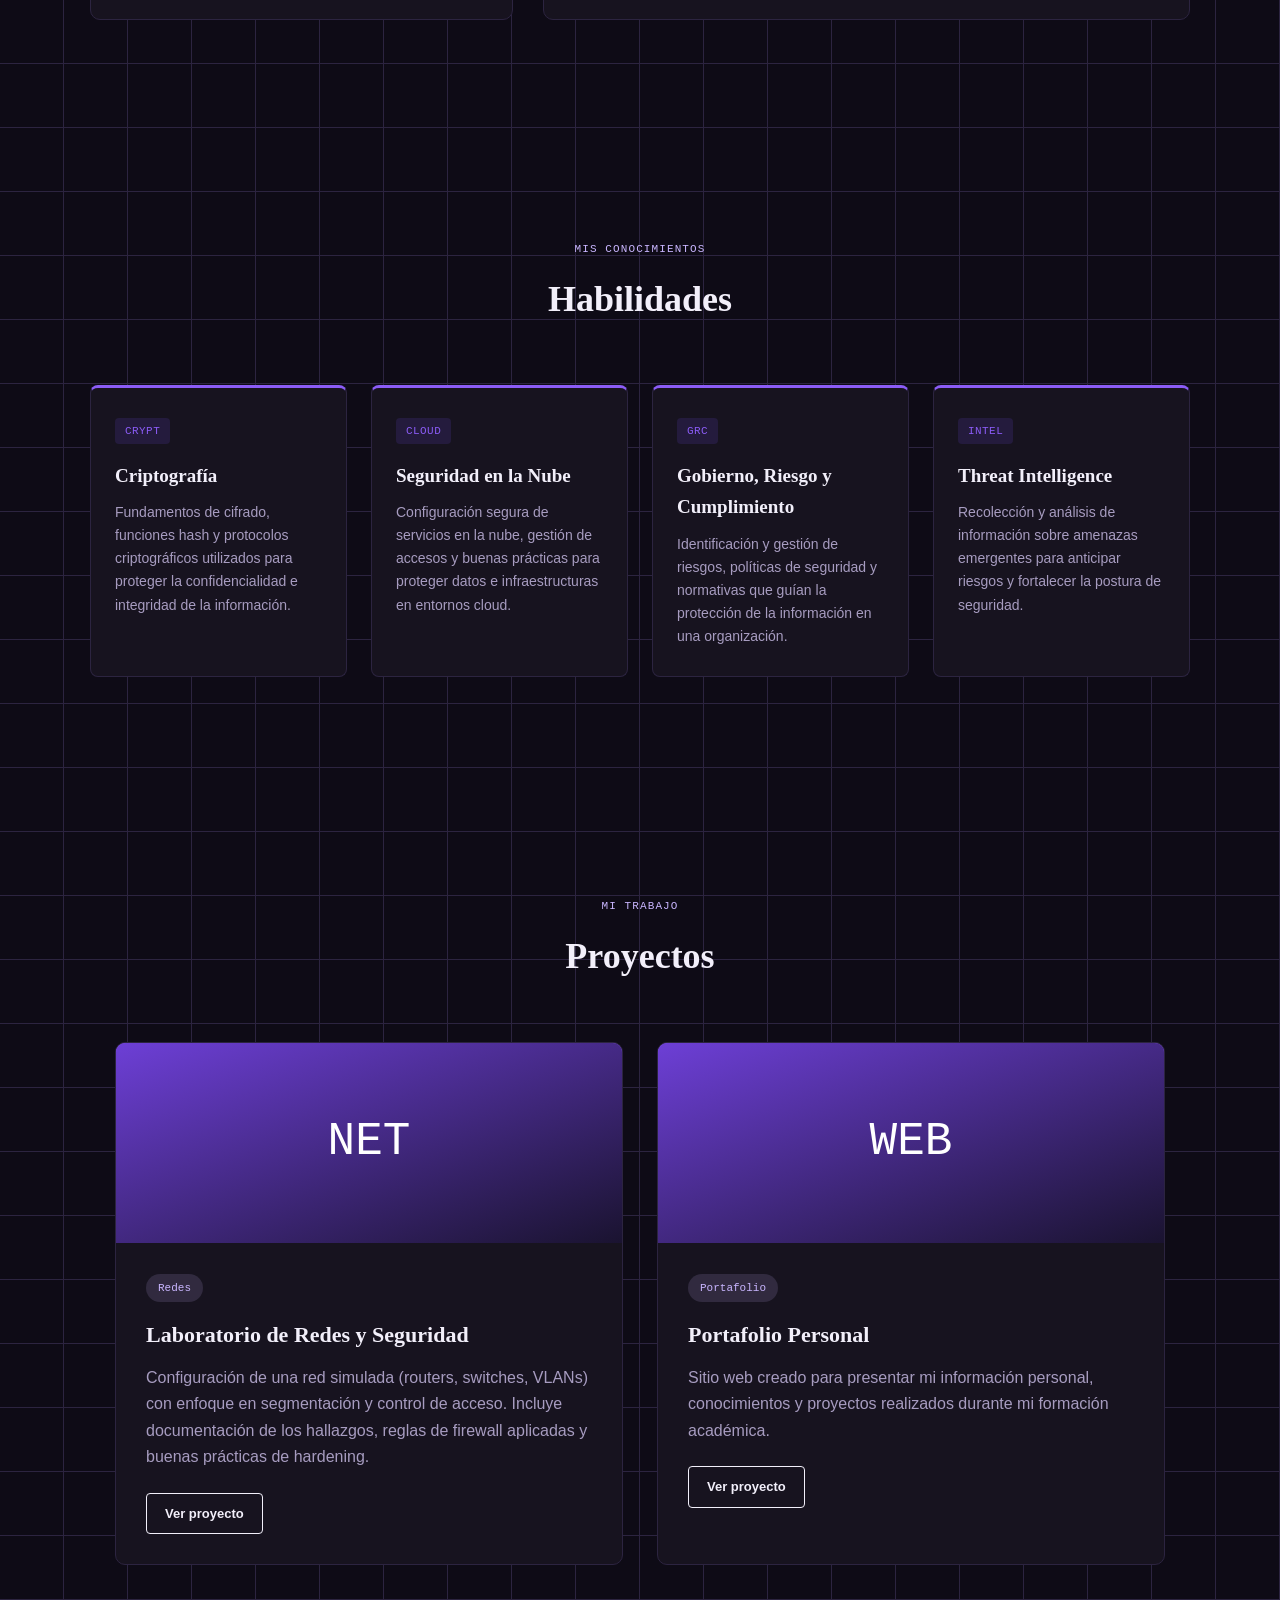
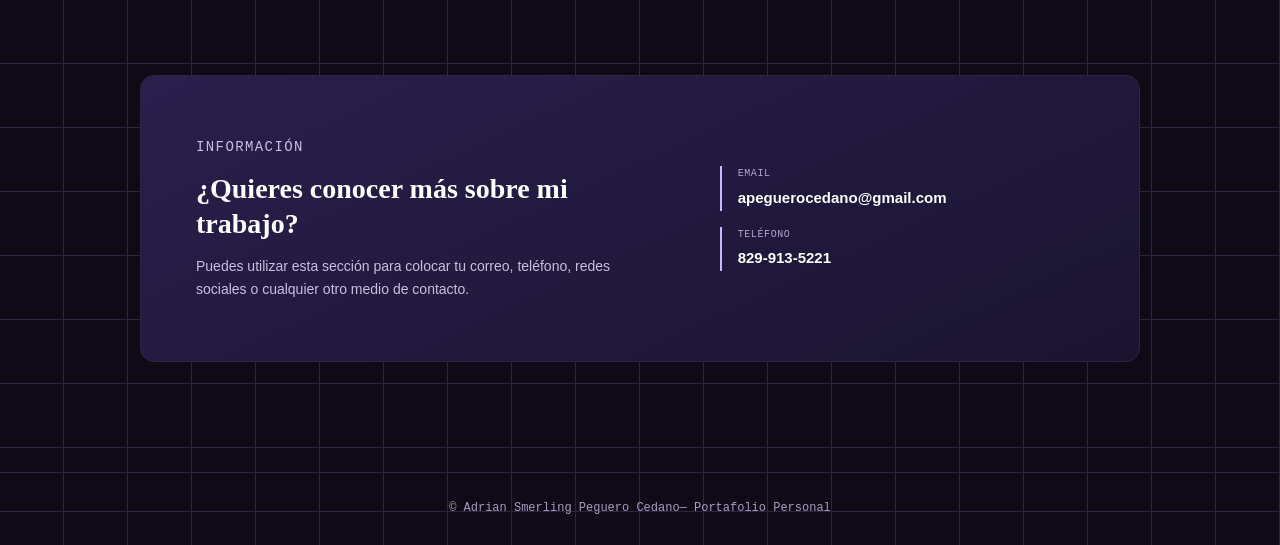
==== commit ddc4c926: "Fix HTML structure and improve formatting" ====
--- a/index.html
+++ b/index.html
@@ -16,7 +16,9 @@
     <!-- MENÚ DE NAVEGACIÓN -->
     <header>
         <nav class="navbar">
-                <span/Portafolio</span>
+            <div class="logo">
+                <span class="logo-mark">AS</span>
+                <span class="logo-text">Mi&nbsp;Portafolio</span>
             </div>
 
             <ul class="menu">
@@ -38,7 +40,7 @@
 
             <p class="eyebrow">Perfil profesional</p>
 
-            <h1>Adrian Smerling<span></span><br>Peguero cedano</h1>
+            <h1>Adrian Smerling<span>.</span><br>Peguero cedano</h1>
 
             <div class="regla-firma" aria-hidden="true"></div>
 
